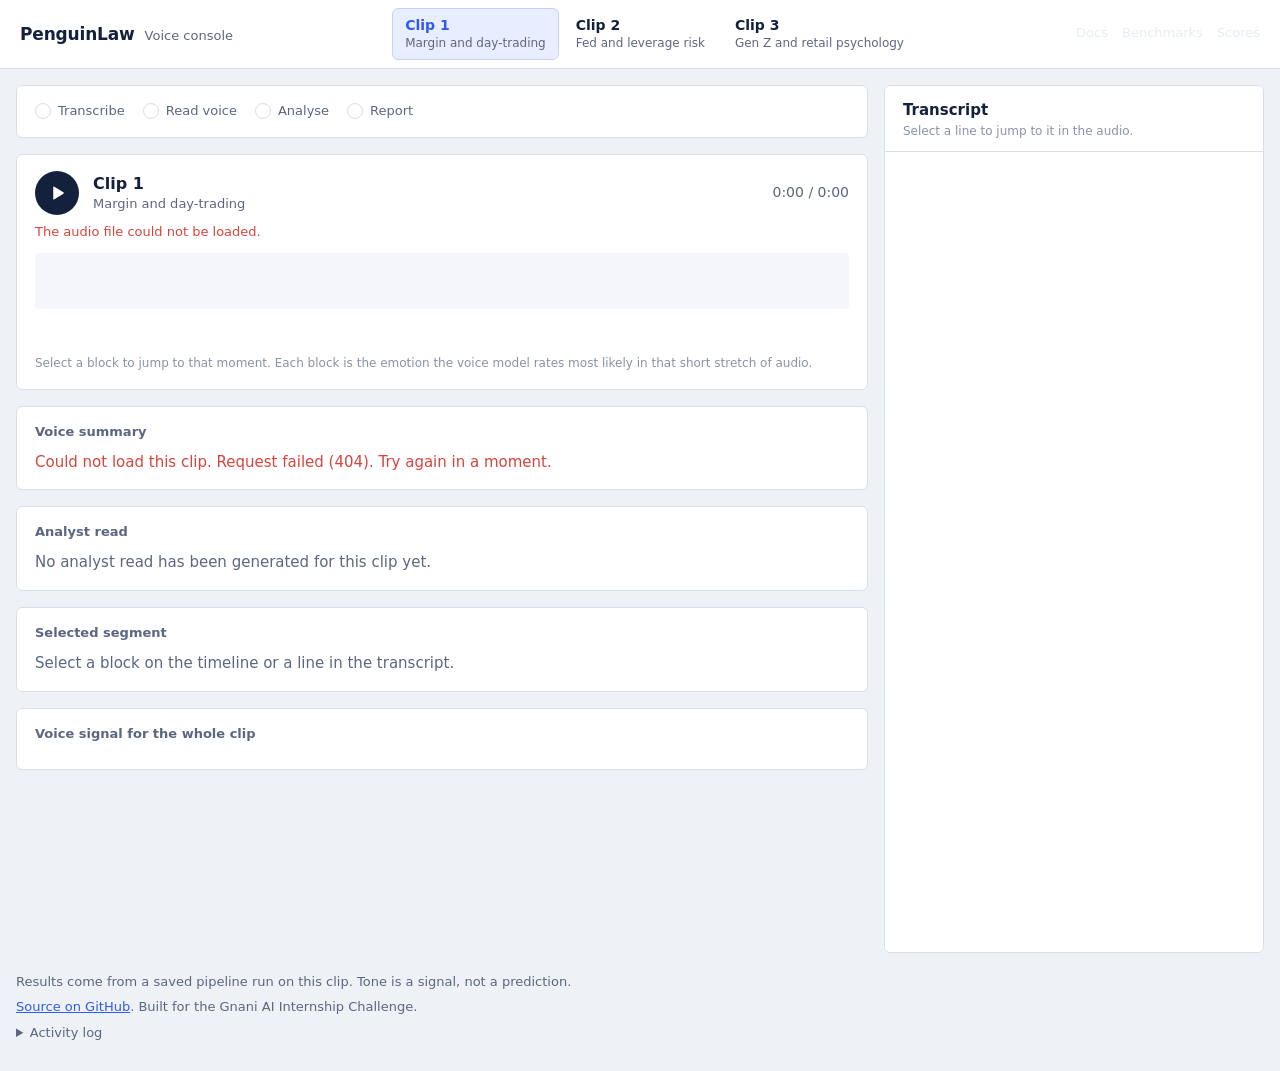
==== static/index.html @ f03c1a1f "feat(web): add Docs & Benchmarks pages; serve repo markdown docs - Docs page (/docs.html) renders th" ====
<!DOCTYPE html>
<html lang="en">
<head>
<meta charset="UTF-8">
<meta name="viewport" content="width=device-width, initial-scale=1">
<title>PenguinLaw | Voice console</title>
<style>
:root{
  color-scheme: light;
  --bg:#eef1f6;
  --panel:#ffffff;
  --ink:#14213d;
  --muted:#5b6780;
  --faint:#8893a8;
  --line:#d9deea;
  --accent:#2f5bea;
  --accent-soft:#e8edff;
  --warn-bg:#fff5db;
  --warn-line:#ecc766;
  --bullish:#1f9d6b;
  --bearish:#d6453d;
  --hesitant:#e0a100;
  --confident:#2f5bea;
  --neutral:#a9b2c3;
  --radius:6px;
  --font:system-ui,-apple-system,"Segoe UI",Roboto,"Helvetica Neue",Arial,sans-serif;
}
*{box-sizing:border-box}
html,body{margin:0}
body{
  background:var(--bg);
  color:var(--ink);
  font-family:var(--font);
  font-size:15px;
  line-height:1.45;
  font-variant-numeric:tabular-nums;
}
button{font:inherit;color:inherit}
:focus-visible{outline:2px solid var(--accent);outline-offset:2px}

/* Header */
.topbar{
  background:var(--panel);
  border-bottom:1px solid var(--line);
  display:flex;align-items:center;gap:20px;
  padding:0 20px;min-height:56px;
}
.brand{display:flex;align-items:baseline;gap:10px;flex:0 0 auto}
.brand .name{font-weight:700;font-size:17px;letter-spacing:-.01em}
.brand .sub{color:var(--muted);font-size:13px}
.tabs{display:flex;gap:4px;overflow-x:auto;margin-left:auto;padding:8px 0}
.tab{
  background:transparent;border:1px solid transparent;border-radius:var(--radius);
  padding:6px 12px;cursor:pointer;text-align:left;white-space:nowrap;
}
.tab .t1{display:block;font-weight:600;font-size:14px}
.tab .t2{display:block;color:var(--muted);font-size:12px}
.tab:hover{background:var(--bg)}
.tab[aria-selected="true"]{background:var(--accent-soft);border-color:#c5d1fb}
.tab[aria-selected="true"] .t1{color:var(--accent)}

/* Layout */
.wrap{
  max-width:1320px;margin:0 auto;padding:16px;
  display:grid;grid-template-columns:minmax(0,1fr) 380px;gap:16px;align-items:start;
}
.main{display:flex;flex-direction:column;gap:16px;min-width:0}
.card{background:var(--panel);border:1px solid var(--line);border-radius:var(--radius)}
.card-pad{padding:16px 18px}
.card h2{margin:0 0 10px;font-size:13px;font-weight:600;color:var(--muted)}

/* Steps */
.steps{display:flex;flex-wrap:wrap;gap:6px 18px;font-size:13px;color:var(--muted)}
.step{display:flex;align-items:center;gap:7px}
.step .mark{
  width:16px;height:16px;border-radius:50%;border:1.5px solid var(--line);
  display:inline-flex;align-items:center;justify-content:center;font-size:10px;line-height:1;color:#fff;
}
.step.done{color:var(--ink)}
.step.done .mark{background:var(--bullish);border-color:var(--bullish)}
.step.warn{color:var(--ink)}
.step.warn .mark{background:var(--hesitant);border-color:var(--hesitant);font-weight:700}
.step.running .mark{border-color:var(--accent);border-top-color:transparent;animation:spin .8s linear infinite}
@keyframes spin{to{transform:rotate(360deg)}}
@media (prefers-reduced-motion:reduce){.step.running .mark{animation:none}}

/* Banner */
.banner{
  background:var(--warn-bg);border:1px solid var(--warn-line);border-radius:var(--radius);
  padding:12px 16px;font-size:14px;display:none;
}
.banner strong{font-weight:600}

/* Player */
.player-head{display:flex;align-items:center;gap:14px;margin-bottom:16px}
.play{
  width:44px;height:44px;border-radius:50%;border:0;background:var(--ink);color:#fff;
  display:inline-flex;align-items:center;justify-content:center;cursor:pointer;flex:0 0 auto;
}
.play:hover{background:#22345f}
.play svg{width:18px;height:18px;fill:currentColor}
.ptitle{font-weight:600;font-size:16px}
.ptopic{color:var(--muted);font-size:13px}
.ptime{margin-left:auto;font-size:14px;color:var(--muted)}
.audio-note{color:var(--bearish);font-size:13px;margin:-8px 0 12px;display:none}

/* Timeline */
.rail{position:relative;height:22px;margin-bottom:4px;display:none}
.rail .line{position:absolute;top:10px;height:2px;background:var(--ink);opacity:.35}
.rail .dot{
  position:absolute;top:5px;width:12px;height:12px;margin-left:-6px;border-radius:50%;
  background:var(--panel);border:2px solid var(--ink);
}
.rail .dot.setter{background:var(--ink)}
.rail .lbl{position:absolute;top:-4px;transform:translateX(-50%);font-size:11px;color:var(--ink);font-weight:600;white-space:nowrap}
.track{position:relative;height:56px;background:#f4f6fb;border-radius:4px}
.seg{
  position:absolute;top:0;bottom:0;border:0;padding:0;cursor:pointer;
  min-width:3px;border-right:1px solid var(--panel);
}
.seg:first-child{border-radius:4px 0 0 4px}
.seg[data-tone="angry"]{background:#d6453d}
.sw[data-tone="angry"]{background:#d6453d}
.line[data-tone="angry"]{border-left-color:#d6453d}
.seg[data-tone="disgust"]{background:#7c8a2e}
.sw[data-tone="disgust"]{background:#7c8a2e}
.line[data-tone="disgust"]{border-left-color:#7c8a2e}
.seg[data-tone="fear"]{background:#7a5ec9}
.sw[data-tone="fear"]{background:#7a5ec9}
.line[data-tone="fear"]{border-left-color:#7a5ec9}
.seg[data-tone="happy"]{background:#e0a100}
.sw[data-tone="happy"]{background:#e0a100}
.line[data-tone="happy"]{border-left-color:#e0a100}
.seg[data-tone="neutral"]{background:#a9b2c3}
.sw[data-tone="neutral"]{background:#a9b2c3}
.line[data-tone="neutral"]{border-left-color:#a9b2c3}
.seg[data-tone="sad"]{background:#2f5bea}
.sw[data-tone="sad"]{background:#2f5bea}
.line[data-tone="sad"]{border-left-color:#2f5bea}
.seg.fb{
  background-image:repeating-linear-gradient(135deg,rgba(255,255,255,.65) 0 4px,rgba(255,255,255,0) 4px 8px);
}
.seg.setter{opacity:1 !important}
.seg.setter::after{content:"";position:absolute;left:0;right:0;bottom:-6px;height:4px;background:var(--ink);border-radius:2px}
.seg.sel{box-shadow:inset 0 0 0 3px rgba(20,33,61,.9)}
.playhead{
  position:absolute;top:-6px;bottom:-6px;width:2px;background:var(--ink);
  pointer-events:none;left:0;z-index:2;
}
.playhead::before{content:"";position:absolute;top:0;left:-4px;width:10px;height:6px;background:var(--ink);border-radius:2px 2px 0 0}
.ticks{position:relative;height:22px;margin-top:10px;font-size:12px;color:var(--faint)}
.ticks span{position:absolute;top:0;transform:translateX(-50%)}
.ticks span.first{transform:none}
.ticks span.last{transform:translateX(-100%)}
.legend{display:flex;flex-wrap:wrap;gap:6px 16px;margin-top:8px;font-size:12px;color:var(--muted)}
.legend .it{display:flex;align-items:center;gap:6px}
.sw{width:10px;height:10px;border-radius:2px;display:inline-block}
.hint{color:var(--faint);font-size:12px;margin-top:6px}

/* Verdict */
.verdict-title{font-size:19px;font-weight:700;letter-spacing:-.01em;margin:0 0 6px}
.verdict-body{color:var(--muted);margin:0;max-width:70ch}
.verdict .err{color:var(--bearish)}

/* Detail */
.detail-head{display:flex;flex-wrap:wrap;align-items:center;gap:8px 14px;margin-bottom:10px}
.detail-head .dt{font-weight:600}
.tone{display:inline-flex;align-items:center;gap:6px;font-size:14px;text-transform:capitalize}
.src{font-size:12px;color:var(--muted);border:1px solid var(--line);border-radius:4px;padding:1px 7px}
.src.fb{color:#8a6100;border-color:var(--warn-line);background:var(--warn-bg)}
.detail-text{margin:0 0 12px;font-size:16px;max-width:70ch}
.meters{display:grid;grid-template-columns:repeat(auto-fit,minmax(180px,1fr));gap:12px 24px;margin-bottom:12px}
.meter .ml{display:flex;justify-content:space-between;font-size:12px;color:var(--muted);margin-bottom:4px}
.bar{height:6px;background:#e7ebf3;border-radius:3px;overflow:hidden}
.bar i{display:block;height:100%;background:var(--accent)}
.reason{font-size:13px;color:var(--muted);margin:0 0 10px}
.pros{display:flex;flex-wrap:wrap;gap:6px 18px;font-size:12px;color:var(--muted)}
.pros b{color:var(--ink);font-weight:600}

/* Analyst read */
.asub{font-weight:600;font-size:13px;margin:14px 0 4px;color:var(--ink)}
#analysis > :first-child,#analysis > :first-child .asub,#detail > :first-child{margin-top:0}
#analysis > div{margin-bottom:2px}
.obs{border-top:1px solid var(--line);padding:10px 0}
.obs .oh{display:flex;flex-wrap:wrap;gap:6px 8px;align-items:center;margin-bottom:4px}
.badge{font:inherit;font-size:12px;background:transparent;border:1px solid var(--line);border-radius:4px;padding:1px 8px;color:var(--muted);text-transform:capitalize}
.badge.strong{border-color:var(--bearish);color:var(--bearish)}
.badge.moderate{border-color:var(--hesitant);color:#8a6100}
button.badge{cursor:pointer}
button.badge:hover{background:var(--bg)}
.quote{font-size:16px;margin:2px 0}
.qline{color:var(--muted);font-size:13px;margin:2px 0}
.alist{margin:2px 0 4px;padding-left:20px;color:var(--muted);font-size:14px}
.adisc{margin-top:14px;padding-top:10px;border-top:1px solid var(--line);font-size:12px;color:var(--faint)}

/* Voice signal */
.stats{display:grid;grid-template-columns:repeat(auto-fit,minmax(150px,1fr));gap:12px 24px}
.stat .sv{font-size:22px;font-weight:600;letter-spacing:-.01em}
.stat .sl{font-size:12px;color:var(--muted)}
.voice-note{font-size:12px;color:var(--faint);margin:10px 0 0}

/* Transcript */
.side{position:sticky;top:16px;height:calc(100vh - 32px);display:flex;flex-direction:column;overflow:hidden}
.side-head{padding:14px 18px 10px;border-bottom:1px solid var(--line)}
.side-head h2{margin:0;font-size:15px;color:var(--ink)}
.side-head p{margin:2px 0 0;font-size:12px;color:var(--faint)}
.tr-list{position:relative;overflow-y:auto;flex:1;padding:6px 8px 12px}
.line{
  display:grid;grid-template-columns:44px 1fr;gap:10px;width:100%;text-align:left;
  background:transparent;border:0;border-radius:4px;padding:8px 10px;cursor:pointer;
  border-left:3px solid transparent;
}
.line:hover{background:var(--bg)}
.line .ts{font-size:12px;color:var(--faint);padding-top:2px}
.line .tx{font-size:15px}
.line.sel{background:var(--accent-soft)}
.tr-plain{padding:10px 12px;font-size:15px}

/* Footer */
.foot{max-width:1320px;margin:0 auto;padding:4px 16px 28px;font-size:13px;color:var(--muted)}
.foot p{margin:0 0 6px}
.foot a{color:var(--accent)}
.foot details{margin-top:8px}
.foot summary{cursor:pointer;color:var(--muted)}
.log{margin:8px 0 0;padding:10px 12px;background:var(--panel);border:1px solid var(--line);border-radius:var(--radius);font-size:12px;max-height:160px;overflow:auto}
.log div{display:flex;gap:10px}
.log .t{color:var(--faint)}
.log .err{color:var(--bearish)}

/* Responsive */
@media (max-width:980px){
  .wrap{grid-template-columns:minmax(0,1fr)}
  .side{position:static;height:420px}
  .topbar{flex-wrap:wrap;gap:4px 12px;padding-top:8px}
  .tabs{margin-left:0;width:100%}
}
@media (max-width:520px){
  .card-pad{padding:14px}
  .ptime{width:100%;margin-left:58px;margin-top:-10px}
  .player-head{flex-wrap:wrap}
}
</style>
</head>
<body>

<header class="topbar">
  <div class="brand">
    <span class="name" id="appName">PenguinLaw</span>
    <span class="sub">Voice console</span>
  </div>
  <div class="tabs" id="tabs" role="tablist" aria-label="Clips"></div>
  <nav style="display:flex;gap:14px;align-items:center;font-size:13px;margin-left:auto;">
    <a href="/docs.html" style="color:#e6edf3;text-decoration:none;">Docs</a>
    <a href="/benchmarks.html" style="color:#e6edf3;text-decoration:none;">Benchmarks</a>
    <a href="/scores.html" style="color:#e6edf3;text-decoration:none;">Scores</a>
  </nav>
</header>

<div class="wrap">
  <main class="main">

    <div class="card card-pad">
      <div class="steps" id="steps" aria-label="Pipeline status"></div>
    </div>

    <div class="banner" id="banner" role="status"></div>

    <section class="card card-pad" aria-label="Player and timeline">
      <div class="player-head">
        <button class="play" id="playBtn" type="button" aria-label="Play"></button>
        <div>
          <div class="ptitle" id="ptitle">Loading</div>
          <div class="ptopic" id="ptopic"></div>
        </div>
        <div class="ptime" id="ptime">0:00 / 0:00</div>
      </div>
      <div class="audio-note" id="audioNote">The audio file could not be loaded.</div>

      <div class="rail" id="rail" aria-hidden="true"></div>
      <div class="track" id="track"></div>
      <div class="ticks" id="ticks" aria-hidden="true"></div>
      <div class="legend" id="legend"></div>
      <div class="hint">Select a block to jump to that moment. Each block is the emotion the voice model rates most likely in that short stretch of audio.</div>
    </section>

    <section class="card card-pad verdict" aria-label="Verdict">
      <h2>Voice summary</h2>
      <div id="verdict"><p class="verdict-body">Loading analysis.</p></div>
    </section>

    <section class="card card-pad" aria-label="Analyst read">
      <h2>Analyst read</h2>
      <div id="analysis"><p class="verdict-body">No analyst read has been generated for this clip yet.</p></div>
    </section>

    <section class="card card-pad" aria-label="Selected segment">
      <h2>Selected segment</h2>
      <div id="detail"><p class="verdict-body">Select a block on the timeline or a line in the transcript.</p></div>
    </section>

    <section class="card card-pad" aria-label="Voice signal">
      <h2>Voice signal for the whole clip</h2>
      <div id="voice"></div>
    </section>

  </main>

  <aside class="card side" aria-label="Transcript">
    <div class="side-head">
      <h2>Transcript</h2>
      <p>Select a line to jump to it in the audio.</p>
    </div>
    <div class="tr-list" id="trList"></div>
  </aside>
</div>

<div class="foot">
  <p>Results come from a saved pipeline run on this clip. Tone is a signal, not a prediction.</p>
  <p id="srcNote"></p>
  <p><a href="https://github.com/prrtsh0/PenguinLaw" target="_blank" rel="noopener">Source on GitHub</a>. Built for the Gnani AI Internship Challenge.</p>
  <details>
    <summary>Activity log</summary>
    <div class="log" id="log"></div>
  </details>
</div>

<audio id="audio" preload="metadata"></audio>

<script>
const APP_NAME = "PenguinLaw";
document.title = APP_NAME + " | Voice console";
document.getElementById("appName").textContent = APP_NAME;

const CLIPS = [
  {id:"clip1", name:"Clip 1", topic:"Margin and day-trading"},
  {id:"clip2", name:"Clip 2", topic:"Fed and leverage risk"},
  {id:"clip3", name:"Clip 3", topic:"Gen Z and retail psychology"}
];
const EMOTIONS = ["angry","disgust","fear","happy","neutral","sad"];
const STEPS = ["Transcribe","Read voice","Analyse","Report"];
const STEP_WARN = [
  "Transcription engine is not recorded in this result.",
  "This result has no voice analysis.",
  "This result has no analyst read.",
  ""
];
const ICON_PLAY = '<svg viewBox="0 0 24 24" aria-hidden="true"><path d="M7 4.5v15a1 1 0 0 0 1.5.86l12-7.5a1 1 0 0 0 0-1.72l-12-7.5A1 1 0 0 0 7 4.5z"/></svg>';
const ICON_PAUSE = '<svg viewBox="0 0 24 24" aria-hidden="true"><rect x="6" y="4" width="4.5" height="16" rx="1"/><rect x="13.5" y="4" width="4.5" height="16" rx="1"/></svg>';

const audio = document.getElementById("audio");
const $ = id => document.getElementById(id);

let clipId = null, data = null, segs = [], wins = [], shift = null;
let selected = -1, winButtons = [], trLines = [], raf = null, loadToken = 0;

function el(tag, cls, text){
  const e = document.createElement(tag);
  if(cls) e.className = cls;
  if(text != null) e.textContent = text;
  return e;
}
function cap(s){ return s.charAt(0).toUpperCase() + s.slice(1); }
function fmt(t){
  t = Math.max(0, t || 0);
  return Math.floor(t / 60) + ":" + String(Math.floor(t % 60)).padStart(2, "0");
}
function dur(){
  if(data && data.duration_sec) return data.duration_sec;
  if(wins.length) return wins[wins.length - 1].end;
  if(segs.length) return segs[segs.length - 1].end;
  return audio.duration || 1;
}
function log(msg, cls){
  const row = el("div");
  const d = new Date();
  row.appendChild(el("span", "t", String(d.getHours()).padStart(2,"0") + ":" + String(d.getMinutes()).padStart(2,"0")));
  row.appendChild(el("span", cls || "", msg));
  const box = $("log");
  box.appendChild(row);
  box.scrollTop = box.scrollHeight;
}

/* Tabs */
function buildTabs(){
  const box = $("tabs");
  CLIPS.forEach(c => {
    const b = el("button", "tab");
    b.type = "button";
    b.setAttribute("role", "tab");
    b.dataset.clip = c.id;
    b.appendChild(el("span", "t1", c.name));
    b.appendChild(el("span", "t2", c.topic));
    b.addEventListener("click", () => loadClip(c.id));
    box.appendChild(b);
  });
}
function markTabs(){
  document.querySelectorAll(".tab").forEach(b => {
    b.setAttribute("aria-selected", b.dataset.clip === clipId ? "true" : "false");
  });
}

/* Steps */
function drawSteps(state, missing){
  const box = $("steps");
  box.textContent = "";
  STEPS.forEach((name, idx) => {
    const warn = state === "done" && missing && missing[idx];
    const s = el("div", "step " + (warn ? "warn" : (state || "")));
    s.appendChild(el("span", "mark", warn ? "!" : (state === "done" ? "\u2713" : "")));
    s.appendChild(el("span", "", name));
    if(warn) s.title = STEP_WARN[idx];
    box.appendChild(s);
  });
}

/* Player */
function setPlayIcon(){
  const b = $("playBtn");
  b.innerHTML = audio.paused ? ICON_PLAY : ICON_PAUSE;
  b.setAttribute("aria-label", audio.paused ? "Play" : "Pause");
}
$("playBtn").addEventListener("click", () => {
  if(audio.paused){ audio.play().catch(() => {}); } else { audio.pause(); }
});
audio.addEventListener("play", () => { setPlayIcon(); loop(); });
audio.addEventListener("pause", setPlayIcon);
audio.addEventListener("ended", () => { setPlayIcon(); update(); });
audio.addEventListener("seeked", update);
audio.addEventListener("loadedmetadata", update);
audio.addEventListener("error", () => { $("audioNote").style.display = "block"; });

function loop(){
  update();
  if(!audio.paused) raf = requestAnimationFrame(loop);
}
function segAt(t){
  for(let i = 0; i < segs.length; i++){
    if(t >= segs[i].start && t < segs[i].end) return i;
  }
  return -1;
}
function update(){
  const t = audio.currentTime || 0;
  const d = dur();
  const head = $("playhead");
  if(head) head.style.left = Math.min(100, (t / d) * 100) + "%";
  $("ptime").textContent = fmt(t) + " / " + fmt(audio.duration && isFinite(audio.duration) ? audio.duration : d);
  if(!audio.paused){
    const i = segAt(t);
    if(i !== -1 && i !== selected) select(i, false);
  }
}
function seekTo(t){
  try{ audio.currentTime = t; }catch(e){}
  const i = segAt(t);
  if(i !== -1) select(i, false);
  update();
}

/* Data */
function topOf(probs){
  let best = null, bp = -1;
  EMOTIONS.forEach(e => {
    const p = Number(probs[e]);
    if(isFinite(p) && p > bp){ bp = p; best = e; }
  });
  return {top: best, conf: bp < 0 ? 0 : bp};
}
function voiceFor(a, b){
  const probs = {};
  let tot = 0;
  wins.forEach(w => {
    const ov = Math.min(b, w.end) - Math.max(a, w.start);
    if(ov > 0){
      tot += ov;
      EMOTIONS.forEach(e => { probs[e] = (probs[e] || 0) + ov * (Number(w.probs[e]) || 0); });
    }
  });
  if(!tot) return null;
  EMOTIONS.forEach(e => { probs[e] = (probs[e] || 0) / tot; });
  const t = topOf(probs);
  return {probs: probs, top: t.top, conf: t.conf};
}
function findShift(){
  const w = wins.filter(x => x.conf >= 0.3);
  if(w.length < 4) return null;
  const base = w[0].top;
  for(let i = 1; i < w.length - 2; i++){
    if(w[i].top !== base && w[i+1].top === w[i].top && w[i+2].top === w[i].top){
      return {from: base, to: w[i].top, time: w[i].start};
    }
  }
  return null;
}
function normalise(d){
  data = d;
  wins = (Array.isArray(d.voice_windows) ? d.voice_windows : [])
    .filter(w => w && w.probs && typeof w.start === "number" && typeof w.end === "number")
    .map(w => {
      const t = topOf(w.probs);
      return Object.assign({}, w, {top: t.top, conf: t.conf});
    })
    .filter(w => w.top);
  segs = (d.segments || []).map((s, i) => Object.assign({}, s, {i: i}));
  segs.forEach(s => {
    s.voice = voiceFor(s.start, s.end);
    s.top = s.voice ? s.voice.top : null;
  });
  shift = findShift();
}

/* Timeline */
function drawTimeline(){
  const track = $("track");
  track.textContent = "";
  winButtons = [];
  const d = dur();
  if(!wins.length){
    const m = el("div", "hint", "No voice analysis for this clip yet.");
    m.style.padding = "18px 14px";
    track.appendChild(m);
  }
  wins.forEach(w => {
    const b = el("button", "seg");
    b.type = "button";
    b.dataset.tone = w.top;
    b.style.left = (w.start / d * 100) + "%";
    b.style.width = ((w.end - w.start) / d * 100) + "%";
    const c = Math.min(1, Math.max(0, (w.conf - 0.17) / 0.5));
    b.style.opacity = (0.4 + 0.6 * c).toFixed(2);
    b.title = fmt(w.start) + " to " + fmt(w.end) + ": " + w.top + " (" + Math.round(w.conf * 100) + "%)";
    b.setAttribute("aria-label", w.top + ", " + fmt(w.start) + " to " + fmt(w.end));
    b.addEventListener("click", () => seekTo(w.start));
    track.appendChild(b);
    winButtons.push(b);
  });
  const head = el("div", "playhead");
  head.id = "playhead";
  track.appendChild(head);

  const ticks = $("ticks");
  ticks.textContent = "";
  const step = d <= 40 ? 5 : d <= 120 ? 10 : 30;
  for(let t = 0; t <= d + 0.01; t += step){
    const s = el("span", t === 0 ? "first" : "", t + "s");
    s.style.left = (t / d * 100) + "%";
    ticks.appendChild(s);
  }

  const rail = $("rail");
  rail.textContent = "";
  if(shift){
    rail.style.display = "block";
    rail.style.marginTop = "18px";
    const x = (shift.time / d * 100) + "%";
    const dot = el("div", "dot setter");
    dot.style.left = x;
    rail.appendChild(dot);
    const lbl = el("div", "lbl", "Voice shift");
    lbl.style.left = x;
    lbl.style.top = "-16px";
    rail.appendChild(lbl);
  } else {
    rail.style.display = "none";
  }

  const lg = $("legend");
  lg.textContent = "";
  EMOTIONS.forEach(e => {
    const it = el("div", "it");
    const sw = el("span", "sw");
    sw.dataset.tone = e;
    it.appendChild(sw);
    it.appendChild(document.createTextNode(cap(e)));
    lg.appendChild(it);
  });
  lg.appendChild(el("div", "it", "Fainter block = voice model less sure"));
}

/* Voice summary */
function drawSummary(){
  const box = $("verdict");
  box.textContent = "";
  if(!wins.length){
    box.appendChild(el("p", "verdict-title", "No voice analysis yet"));
    box.appendChild(el("p", "verdict-body", "This clip's result file has no voice windows. Re-run the pipeline to generate them."));
    return;
  }
  const tot = {};
  let total = 0;
  wins.forEach(w => {
    const d = w.end - w.start;
    total += d;
    tot[w.top] = (tot[w.top] || 0) + d;
  });
  const order = Object.keys(tot).sort((a, b) => tot[b] - tot[a]);
  const lead = order[0];
  box.appendChild(el("p", "verdict-title", "The voice mostly reads as " + lead + " (" + Math.round(tot[lead] / total * 100) + "% of the clip)"));
  let body = "Time split: " + order.slice(0, 3).map(e => e + " " + Math.round(tot[e] / total * 100) + "%").join(", ") + ". ";
  body += shift
    ? "The voice shifted from " + shift.from + " to " + shift.to + " at about " + Math.round(shift.time) + " seconds and stayed there."
    : "No sustained change in voice emotion.";
  body += " This comes from a model that is about 50% accurate on unseen actors, so treat it as a hint.";
  box.appendChild(el("p", "verdict-body", body));
}

/* Detail */
function meter(label, value){
  const m = el("div", "meter");
  const row = el("div", "ml");
  row.appendChild(el("span", "", label));
  row.appendChild(el("span", "", Math.round(value * 100) + "%"));
  m.appendChild(row);
  const bar = el("div", "bar");
  const fill = el("i");
  fill.style.width = Math.round(Math.min(1, Math.max(0, value)) * 100) + "%";
  bar.appendChild(fill);
  m.appendChild(bar);
  return m;
}
function drawDetail(){
  const box = $("detail");
  box.textContent = "";
  const s = segs[selected];
  if(!s){
    box.appendChild(el("p", "verdict-body", "Select a block on the timeline or a line in the transcript."));
    return;
  }
  const head = el("div", "detail-head");
  head.appendChild(el("span", "dt", "Segment " + (s.i + 1) + ", " + fmt(s.start) + " to " + fmt(s.end)));
  if(s.top){
    const tn = el("span", "tone");
    const sw = el("span", "sw");
    sw.dataset.tone = s.top;
    tn.appendChild(sw);
    tn.appendChild(document.createTextNode(s.top));
    head.appendChild(tn);
  }
  box.appendChild(head);
  box.appendChild(el("p", "detail-text", s.text || "No speech in this segment."));
  if(s.voice){
    box.appendChild(el("div", "asub", "Voice in this segment"));
    const grid = el("div", "meters");
    EMOTIONS.slice().sort((a, b) => (s.voice.probs[b] || 0) - (s.voice.probs[a] || 0))
      .forEach(e => grid.appendChild(meter(cap(e), s.voice.probs[e] || 0)));
    box.appendChild(grid);
    box.appendChild(el("p", "reason", "Voice model estimate, about 50% accurate on unseen actors. A hint, not a finding."));
  } else {
    box.appendChild(el("p", "reason", "No voice windows cover this segment."));
  }
}

/* Analyst read */
function textBlock(title, text){
  const w = el("div");
  w.appendChild(el("div", "asub", title));
  w.appendChild(el("p", "verdict-body", text));
  return w;
}
function listBlock(title, arr){
  if(!Array.isArray(arr) || !arr.length) return null;
  const w = el("div");
  w.appendChild(el("div", "asub", title));
  const ul = el("ul", "alist");
  arr.forEach(x => ul.appendChild(el("li", "", String(x))));
  w.appendChild(ul);
  return w;
}
function drawAnalysis(){
  const box = $("analysis");
  box.textContent = "";
  const a = data && data.analysis;
  if(!a || typeof a !== "object"){
    box.appendChild(el("p", "verdict-body", "No analyst read has been generated for this clip yet."));
    return;
  }
  if(a.situation) box.appendChild(textBlock("Situation", a.situation));
  if(a.baseline) box.appendChild(textBlock("How they normally speak in this clip", a.baseline));
  const obs = Array.isArray(a.observations) ? a.observations : [];
  box.appendChild(el("div", "asub", "Things worth probing (" + obs.length + ")"));
  if(!obs.length) box.appendChild(el("p", "verdict-body", "Nothing in this clip stood out enough to flag."));
  obs.forEach(o => {
    const row = el("div", "obs");
    const h = el("div", "oh");
    h.appendChild(el("span", "badge", String(o.type || "observation").replace(/_/g, " ")));
    if(o.strength) h.appendChild(el("span", "badge " + o.strength, o.strength));
    if(typeof o.time === "number"){
      const b = el("button", "badge", "at " + fmt(o.time));
      b.type = "button";
      b.addEventListener("click", () => seekTo(o.time));
      h.appendChild(b);
    }
    row.appendChild(h);
    if(o.evidence) row.appendChild(el("p", "quote", "\u201C" + o.evidence + "\u201D"));
    if(o.voice) row.appendChild(el("p", "qline", "Voice: " + o.voice));
    if(o.why_it_matters) row.appendChild(el("p", "qline", o.why_it_matters));
    box.appendChild(row);
  });
  const inn = listBlock("Innocent explanations to rule out", a.innocent_explanations);
  if(inn) box.appendChild(inn);
  const ask = listBlock("What to ask next", a.what_to_ask_next);
  if(ask) box.appendChild(ask);
  if(a.impact) box.appendChild(textBlock("What this conversation affects", a.impact));
  if(a.limits) box.appendChild(textBlock("What can\u2019t be known from this clip", a.limits));
  box.appendChild(el("div", "adisc",
    "Written by " + (a.engine || "an engine that was not recorded") +
    ". These are observations to probe, not a verdict on whether anyone is telling the truth. " +
    "Voice cues are a weak signal (about 50% accuracy on unseen actors). This reading has not been validated."));
}

/* Voice signal (clip-level prosody) */
function drawVoice(){
  const box = $("voice");
  box.textContent = "";
  const p = data && data.prosody;
  const items = [];
  if(p && typeof p === "object"){
    if(typeof p.pitch_mean === "number") items.push([Math.round(p.pitch_mean) + " Hz", "Average pitch"]);
    if(typeof p.pitch_std === "number") items.push([Math.round(p.pitch_std) + " Hz", "Pitch variation"]);
    if(typeof p.energy_mean === "number") items.push([p.energy_mean.toFixed(3), "Average loudness"]);
    if(typeof p.activity_ratio === "number") items.push([Math.round(p.activity_ratio * 100) + "%", "Time spent speaking"]);
  }
  if(!items.length){
    box.appendChild(el("p", "verdict-body", "No voice measurements were saved for this clip."));
    return;
  }
  const grid = el("div", "stats");
  items.forEach(it => {
    const s = el("div", "stat");
    s.appendChild(el("div", "sv", it[0]));
    s.appendChild(el("div", "sl", it[1]));
    grid.appendChild(s);
  });
  box.appendChild(grid);
  box.appendChild(el("p", "voice-note", "Measured from the audio. These describe how the clip sounds overall and are not an emotion label."));
}

/* Transcript */
function drawTranscript(){
  const list = $("trList");
  list.textContent = "";
  trLines = [];
  if(!segs.length){
    list.appendChild(el("div", "tr-plain", data.transcript || "No transcript available."));
    return;
  }
  segs.forEach(s => {
    const b = el("button", "line");
    b.type = "button";
    if(s.top) b.dataset.tone = s.top;
    b.appendChild(el("span", "ts", fmt(s.start)));
    b.appendChild(el("span", "tx", s.text || "(no speech)"));
    b.addEventListener("click", () => select(s.i, true));
    list.appendChild(b);
    trLines.push(b);
  });
}

/* Selection */
function select(i, seek){
  if(i < 0 || i >= segs.length) return;
  selected = i;
  const s = segs[i];
  winButtons.forEach((b, k) => {
    const w = wins[k];
    b.classList.toggle("sel", !!w && w.start < s.end && w.end > s.start);
  });
  trLines.forEach((b, k) => b.classList.toggle("sel", k === i));
  drawDetail();
  const line = trLines[i], list = $("trList");
  if(line && list) list.scrollTop = Math.max(0, line.offsetTop - list.clientHeight / 3);
  if(seek){
    try{ audio.currentTime = s.start; }catch(e){}
    update();
  }
}

/* Notes */
function drawNotes(){
  const banner = $("banner");
  const note = $("srcNote");
  if(!wins.length){
    banner.style.display = "block";
    banner.textContent = "This result has no voice analysis, so the timeline is empty until the pipeline is re-run.";
  } else {
    banner.style.display = "none";
  }
  let txt = "Transcript: " + (data.stt_engine || "engine not recorded") +
    ". Voice: " + (data.voice_model || (wins.length ? "model not recorded" : "none")) +
    ". Analysis: " + ((data.analysis && data.analysis.engine) || "none") + ".";
  const first = segs.length ? segs[0].end - segs[0].start : 0;
  const even = segs.length > 2 && segs.every(s => Math.abs((s.end - s.start) - first) < 0.06);
  if(even) txt += " Segment times are evenly spaced estimates, not measured from the audio, so the highlight may drift from what you hear.";
  note.textContent = txt;
}

/* Loading */
async function loadClip(id){
  const meta = CLIPS.find(c => c.id === id);
  if(!meta) return;
  const token = ++loadToken;
  clipId = id;
  markTabs();
  audio.pause();
  $("audioNote").style.display = "none";
  $("ptitle").textContent = meta.name;
  $("ptopic").textContent = meta.topic;
  audio.src = "/demo_clips/" + id + ".wav";
  audio.load();
  setPlayIcon();
  $("ptime").textContent = "0:00 / 0:00";
  selected = -1;
  drawSteps("", null);
  $("verdict").textContent = "";
  $("verdict").appendChild(el("p", "verdict-body", "Loading analysis."));
  log("load " + id + " (saved result)");
  const slow = setTimeout(() => {
    if(token === loadToken){
      $("verdict").textContent = "";
      $("verdict").appendChild(el("p", "verdict-body", "Waking up the server. This can take about 30 seconds."));
    }
  }, 4000);
  try{
    const r = await fetch("/analyze/" + id);
    if(!r.ok){
      let msg = "Request failed (" + r.status + ").";
      try{ const j = await r.json(); if(j && j.error) msg = j.error; }catch(e){}
      throw new Error(msg);
    }
    const d = await r.json();
    if(token !== loadToken) return;
    normalise(d);
    drawTimeline();
    drawSummary();
    drawTranscript();
    drawVoice();
    drawAnalysis();
    drawNotes();
    drawSteps("done", [!d.stt_engine, !wins.length, !d.analysis, false]);
    if(segs.length) select(0, false); else drawDetail();
    update();
    log("analysis ready (" + segs.length + " segments, " + wins.length + " voice windows)");
  }catch(e){
    if(token !== loadToken) return;
    $("verdict").textContent = "";
    $("verdict").appendChild(el("p", "verdict-body err", "Could not load this clip. " + e.message + " Try again in a moment."));
    drawSteps("", null);
    log("error: " + e.message, "err");
  }finally{
    clearTimeout(slow);
  }
}

buildTabs();
drawSteps("", null);
setPlayIcon();
loadClip("clip1");
</script>
</body>
</html>
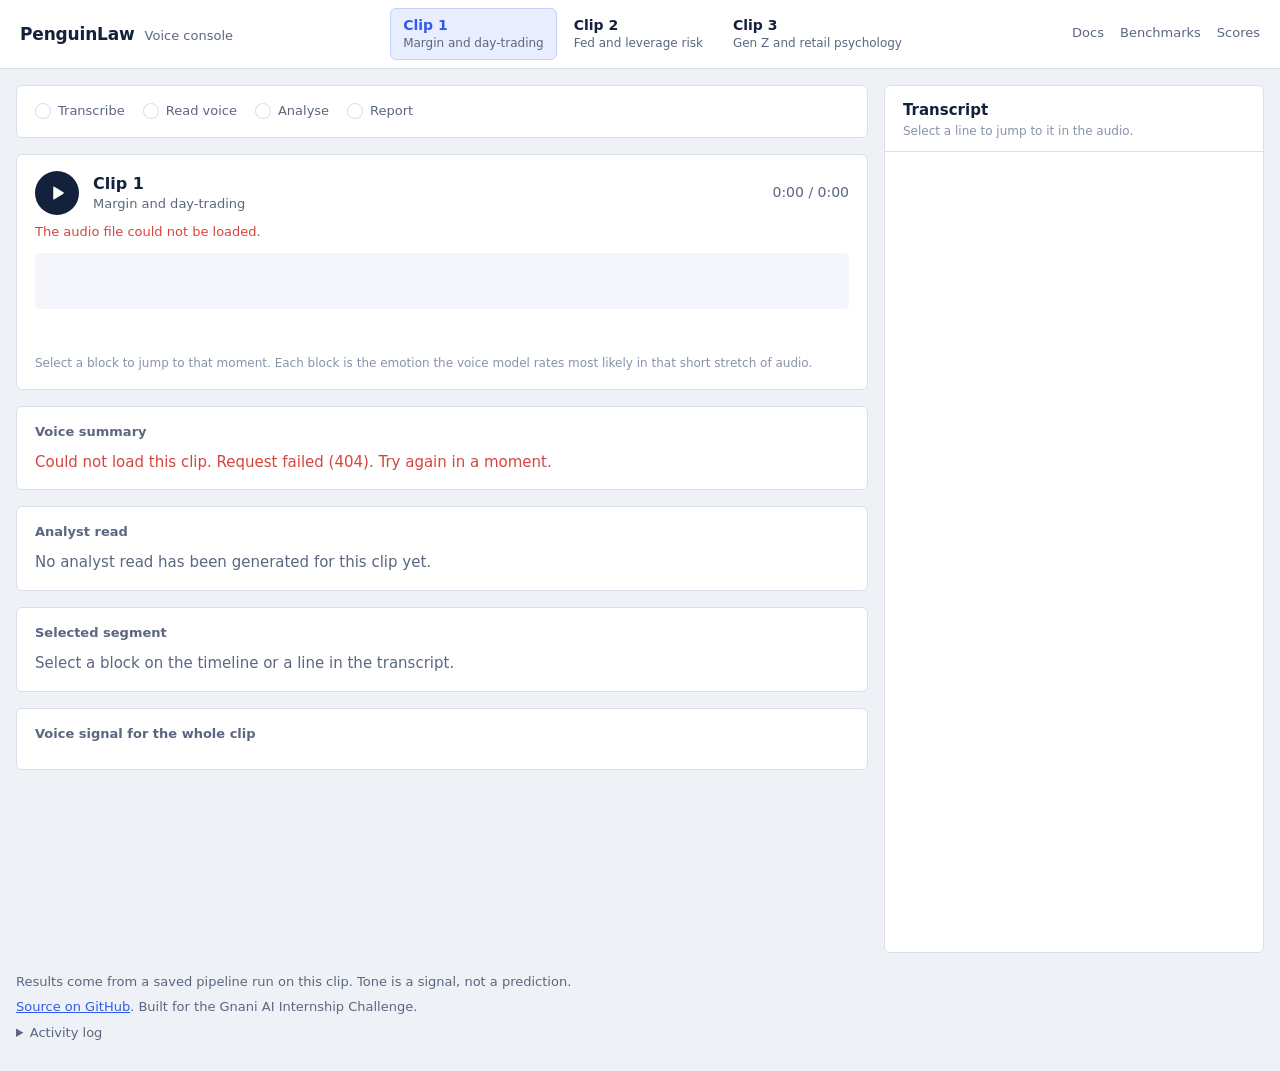
==== commit 95c52f72: "fix(web): make homepage header nav links visible and consistent with other pages" ====
--- a/static/index.html
+++ b/static/index.html
@@ -249,10 +249,10 @@
     <span class="sub">Voice console</span>
   </div>
   <div class="tabs" id="tabs" role="tablist" aria-label="Clips"></div>
-  <nav style="display:flex;gap:14px;align-items:center;font-size:13px;margin-left:auto;">
-    <a href="/docs.html" style="color:#e6edf3;text-decoration:none;">Docs</a>
-    <a href="/benchmarks.html" style="color:#e6edf3;text-decoration:none;">Benchmarks</a>
-    <a href="/scores.html" style="color:#e6edf3;text-decoration:none;">Scores</a>
+  <nav style="display:flex;gap:16px;align-items:center;font-size:13px;margin-left:auto;">
+    <a href="/docs.html" style="color:var(--muted);text-decoration:none;">Docs</a>
+    <a href="/benchmarks.html" style="color:var(--muted);text-decoration:none;">Benchmarks</a>
+    <a href="/scores.html" style="color:var(--muted);text-decoration:none;">Scores</a>
   </nav>
 </header>
 
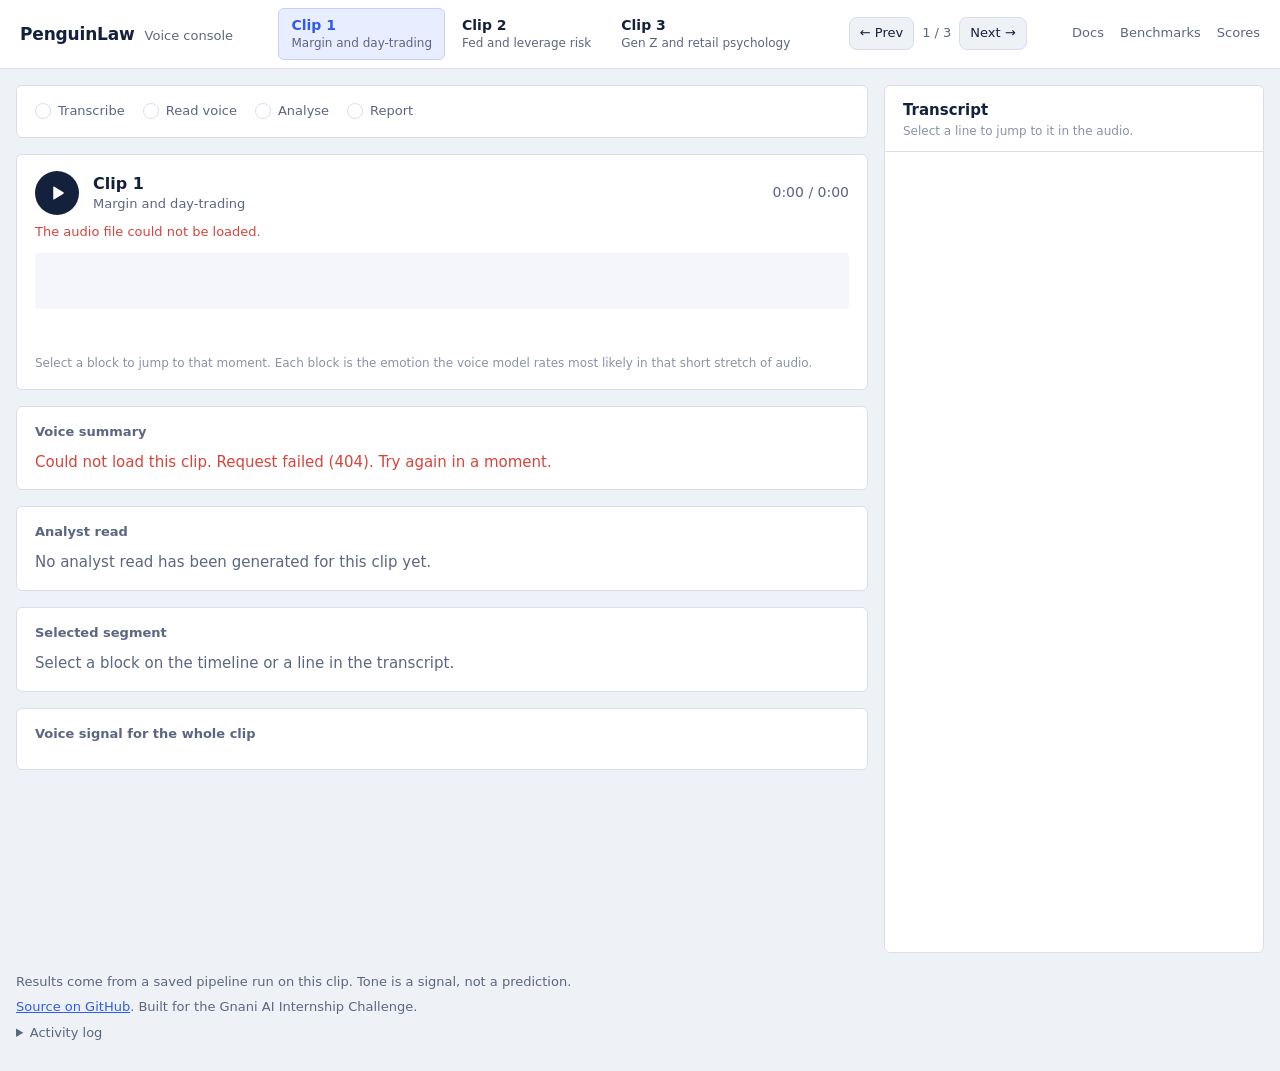
==== commit be2c0ddf: "feat(web): dynamic multi-clip library with rotation UI; tighten emotion guard (neutral margin)" ====
--- a/static/index.html
+++ b/static/index.html
@@ -249,6 +249,11 @@
     <span class="sub">Voice console</span>
   </div>
   <div class="tabs" id="tabs" role="tablist" aria-label="Clips"></div>
+  <div class="rotate" style="display:flex;gap:8px;align-items:center;font-size:13px;color:var(--muted);margin-left:auto;">
+    <button type="button" id="prevClipBtn" style="background:var(--bg);border:1px solid var(--line);color:var(--ink);border-radius:8px;padding:6px 10px;cursor:pointer;font-size:13px;">&#8592; Prev</button>
+    <span id="clipPos">&ndash;</span>
+    <button type="button" id="nextClipBtn" style="background:var(--bg);border:1px solid var(--line);color:var(--ink);border-radius:8px;padding:6px 10px;cursor:pointer;font-size:13px;">Next &#8594;</button>
+  </div>
   <nav style="display:flex;gap:16px;align-items:center;font-size:13px;margin-left:auto;">
     <a href="/docs.html" style="color:var(--muted);text-decoration:none;">Docs</a>
     <a href="/benchmarks.html" style="color:var(--muted);text-decoration:none;">Benchmarks</a>
@@ -331,7 +336,8 @@
 document.title = APP_NAME + " | Voice console";
 document.getElementById("appName").textContent = APP_NAME;
 
-const CLIPS = [
+let CLIPS = [];
+const DEFAULT_CLIPS = [
   {id:"clip1", name:"Clip 1", topic:"Margin and day-trading"},
   {id:"clip2", name:"Clip 2", topic:"Fed and leverage risk"},
   {id:"clip3", name:"Clip 3", topic:"Gen Z and retail psychology"}
@@ -395,6 +401,7 @@
   });
 }
 function markTabs(){
+  setClipPos();
   document.querySelectorAll(".tab").forEach(b => {
     b.setAttribute("aria-selected", b.dataset.clip === clipId ? "true" : "false");
   });
@@ -852,10 +859,28 @@
   }
 }
 
-buildTabs();
-drawSteps("", null);
-setPlayIcon();
-loadClip("clip1");
+function clipIndex(){ return Math.max(0, CLIPS.findIndex(c => c.id === clipId)); }
+function setClipPos(){
+  const p = document.getElementById("clipPos");
+  if(p && CLIPS.length) p.textContent = (clipIndex()+1) + " / " + CLIPS.length;
+}
+function prevClip(){ if(CLIPS.length) loadClip(CLIPS[(clipIndex()-1+CLIPS.length)%CLIPS.length].id); }
+function nextClip(){ if(CLIPS.length) loadClip(CLIPS[(clipIndex()+1)%CLIPS.length].id); }
+document.getElementById("prevClipBtn").addEventListener("click", prevClip);
+document.getElementById("nextClipBtn").addEventListener("click", nextClip);
+
+(async function init(){
+  try{
+    const r = await fetch("/api/clips");
+    if(r.ok){ const list = await r.json(); if(list && list.length) CLIPS = list; }
+  }catch(e){}
+  if(!CLIPS.length) CLIPS = DEFAULT_CLIPS;
+  buildTabs();
+  drawSteps("", null);
+  setPlayIcon();
+  setClipPos();
+  if(CLIPS.length) loadClip(CLIPS[0].id);
+})();
 </script>
 </body>
 </html>
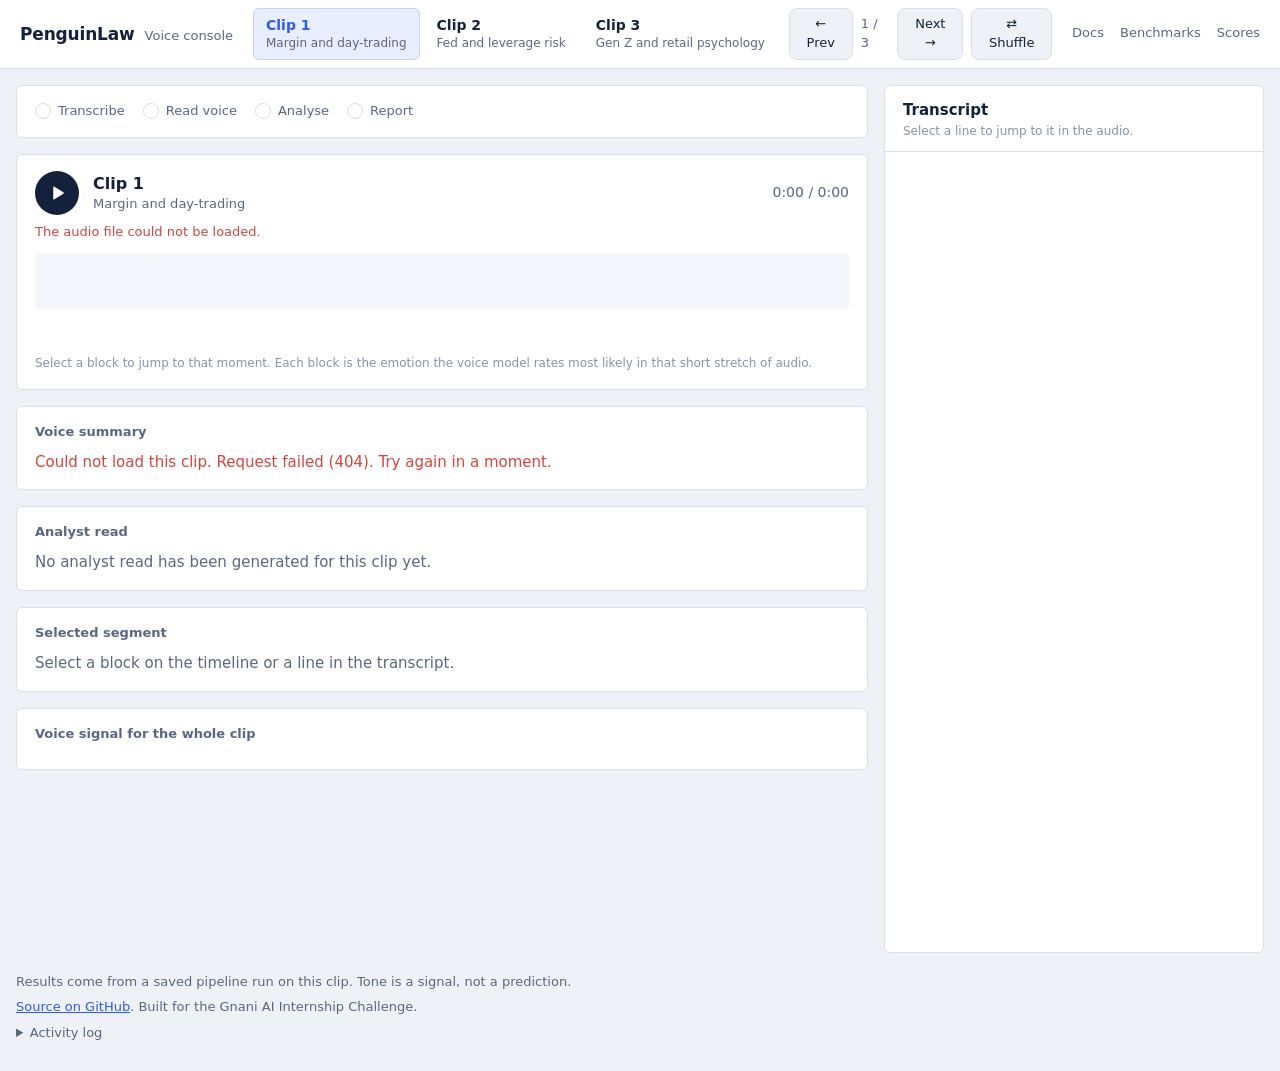
==== commit 95bb70d8: "feat(web): add Shuffle button to randomize which clip loads" ====
--- a/static/index.html
+++ b/static/index.html
@@ -119,6 +119,9 @@
   min-width:3px;border-right:1px solid var(--panel);
 }
 .seg:first-child{border-radius:4px 0 0 4px}
+.seg[data-tone="emphatic"]{background:#c98a12}
+.sw[data-tone="emphatic"]{background:#c98a12}
+.line[data-tone="emphatic"]{border-left-color:#c98a12}
 .seg[data-tone="angry"]{background:#d6453d}
 .sw[data-tone="angry"]{background:#d6453d}
 .line[data-tone="angry"]{border-left-color:#d6453d}
@@ -253,6 +256,7 @@
     <button type="button" id="prevClipBtn" style="background:var(--bg);border:1px solid var(--line);color:var(--ink);border-radius:8px;padding:6px 10px;cursor:pointer;font-size:13px;">&#8592; Prev</button>
     <span id="clipPos">&ndash;</span>
     <button type="button" id="nextClipBtn" style="background:var(--bg);border:1px solid var(--line);color:var(--ink);border-radius:8px;padding:6px 10px;cursor:pointer;font-size:13px;">Next &#8594;</button>
+    <button type="button" id="shuffleClipBtn" title="Load a random clip" style="background:var(--bg);border:1px solid var(--line);color:var(--ink);border-radius:8px;padding:6px 10px;cursor:pointer;font-size:13px;">&#8644; Shuffle</button>
   </div>
   <nav style="display:flex;gap:16px;align-items:center;font-size:13px;margin-left:auto;">
     <a href="/docs.html" style="color:var(--muted);text-decoration:none;">Docs</a>
@@ -342,7 +346,7 @@
   {id:"clip2", name:"Clip 2", topic:"Fed and leverage risk"},
   {id:"clip3", name:"Clip 3", topic:"Gen Z and retail psychology"}
 ];
-const EMOTIONS = ["angry","disgust","fear","happy","neutral","sad"];
+const EMOTIONS = ["emphatic","angry","disgust","fear","happy","neutral","sad"];
 const STEPS = ["Transcribe","Read voice","Analyse","Report"];
 const STEP_WARN = [
   "Transcription engine is not recorded in this result.",
@@ -866,8 +870,15 @@
 }
 function prevClip(){ if(CLIPS.length) loadClip(CLIPS[(clipIndex()-1+CLIPS.length)%CLIPS.length].id); }
 function nextClip(){ if(CLIPS.length) loadClip(CLIPS[(clipIndex()+1)%CLIPS.length].id); }
+function shuffleClip(){
+  if(CLIPS.length < 2) return;
+  let i;
+  do { i = Math.floor(Math.random() * CLIPS.length); } while(CLIPS[i].id === clipId);
+  loadClip(CLIPS[i].id);
+}
 document.getElementById("prevClipBtn").addEventListener("click", prevClip);
 document.getElementById("nextClipBtn").addEventListener("click", nextClip);
+document.getElementById("shuffleClipBtn").addEventListener("click", shuffleClip);
 
 (async function init(){
   try{
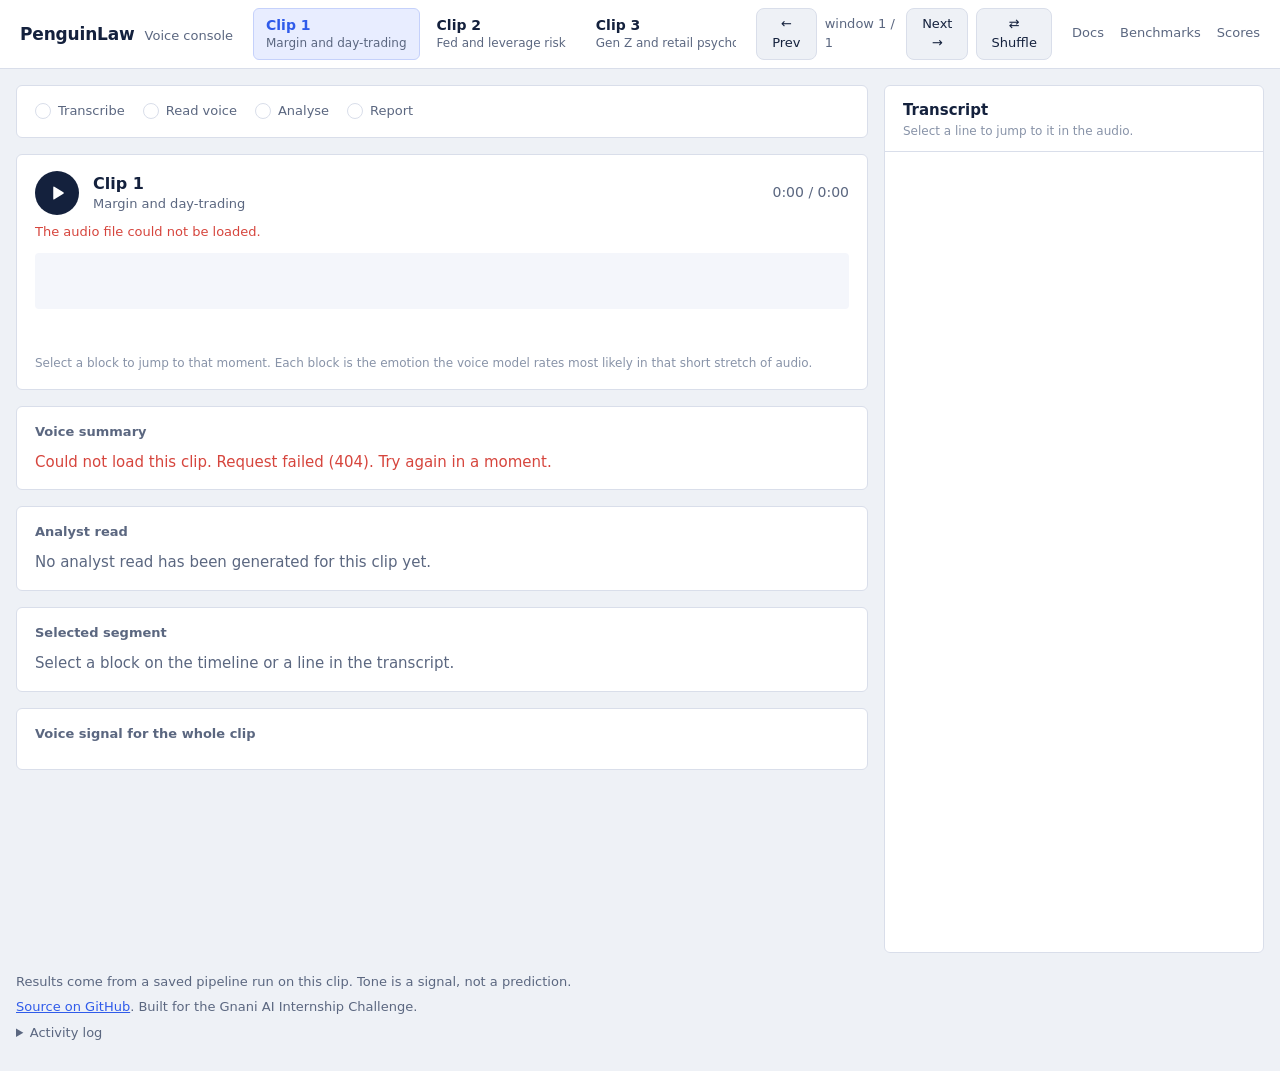
==== commit 4ac85ea6: "feat(web): 15-clip library carousel (3 at a time + shuffle); update benchmark/scores to wav2vec2-emb" ====
--- a/static/index.html
+++ b/static/index.html
@@ -391,9 +391,13 @@
 }
 
 /* Tabs */
+const LIB_WINDOW = 3;          // tabs shown at once
+let libStart = 0;              // index of first visible tab
+function visibleClips(){ return CLIPS.slice(libStart, libStart + LIB_WINDOW); }
 function buildTabs(){
   const box = $("tabs");
-  CLIPS.forEach(c => {
+  box.textContent = "";
+  visibleClips().forEach(c => {
     const b = el("button", "tab");
     b.type = "button";
     b.setAttribute("role", "tab");
@@ -612,8 +616,15 @@
   body += shift
     ? "The voice shifted from " + shift.from + " to " + shift.to + " at about " + Math.round(shift.time) + " seconds and stayed there."
     : "No sustained change in voice emotion.";
-  body += " This comes from a model that is about 50% accurate on unseen actors, so treat it as a hint.";
+  const accHint = data && data.voice_model && String(data.voice_model).indexOf("emb") !== -1
+    ? "This comes from a model that scores ~56% on unseen actors, so treat it as a hint."
+    : "This comes from a model that is about 50% accurate on unseen actors, so treat it as a hint.";
+  body += " " + accHint;
   box.appendChild(el("p", "verdict-body", body));
+  if(data && data.voice_model){
+    const m = el("p", "hint", "Voice model: " + data.voice_model);
+    box.appendChild(m);
+  }
 }
 
 /* Detail */
@@ -866,10 +877,25 @@
 function clipIndex(){ return Math.max(0, CLIPS.findIndex(c => c.id === clipId)); }
 function setClipPos(){
   const p = document.getElementById("clipPos");
-  if(p && CLIPS.length) p.textContent = (clipIndex()+1) + " / " + CLIPS.length;
-}
-function prevClip(){ if(CLIPS.length) loadClip(CLIPS[(clipIndex()-1+CLIPS.length)%CLIPS.length].id); }
-function nextClip(){ if(CLIPS.length) loadClip(CLIPS[(clipIndex()+1)%CLIPS.length].id); }
+  if(p && CLIPS.length){
+    const total = Math.ceil(CLIPS.length / LIB_WINDOW);
+    const win = Math.floor(clipIndex() / LIB_WINDOW) + 1;
+    p.textContent = "window " + win + " / " + total;
+  }
+}
+function prevClip(){
+  if(!CLIPS.length) return;
+  libStart = Math.max(0, libStart - LIB_WINDOW);
+  buildTabs();
+  loadClip(CLIPS[Math.min(libStart, CLIPS.length - 1)].id);
+}
+function nextClip(){
+  if(!CLIPS.length) return;
+  libStart = Math.min(CLIPS.length - 1, libStart + LIB_WINDOW);
+  buildTabs();
+  loadClip(CLIPS[libStart].id);
+}
+
 function shuffleClip(){
   if(CLIPS.length < 2) return;
   let i;
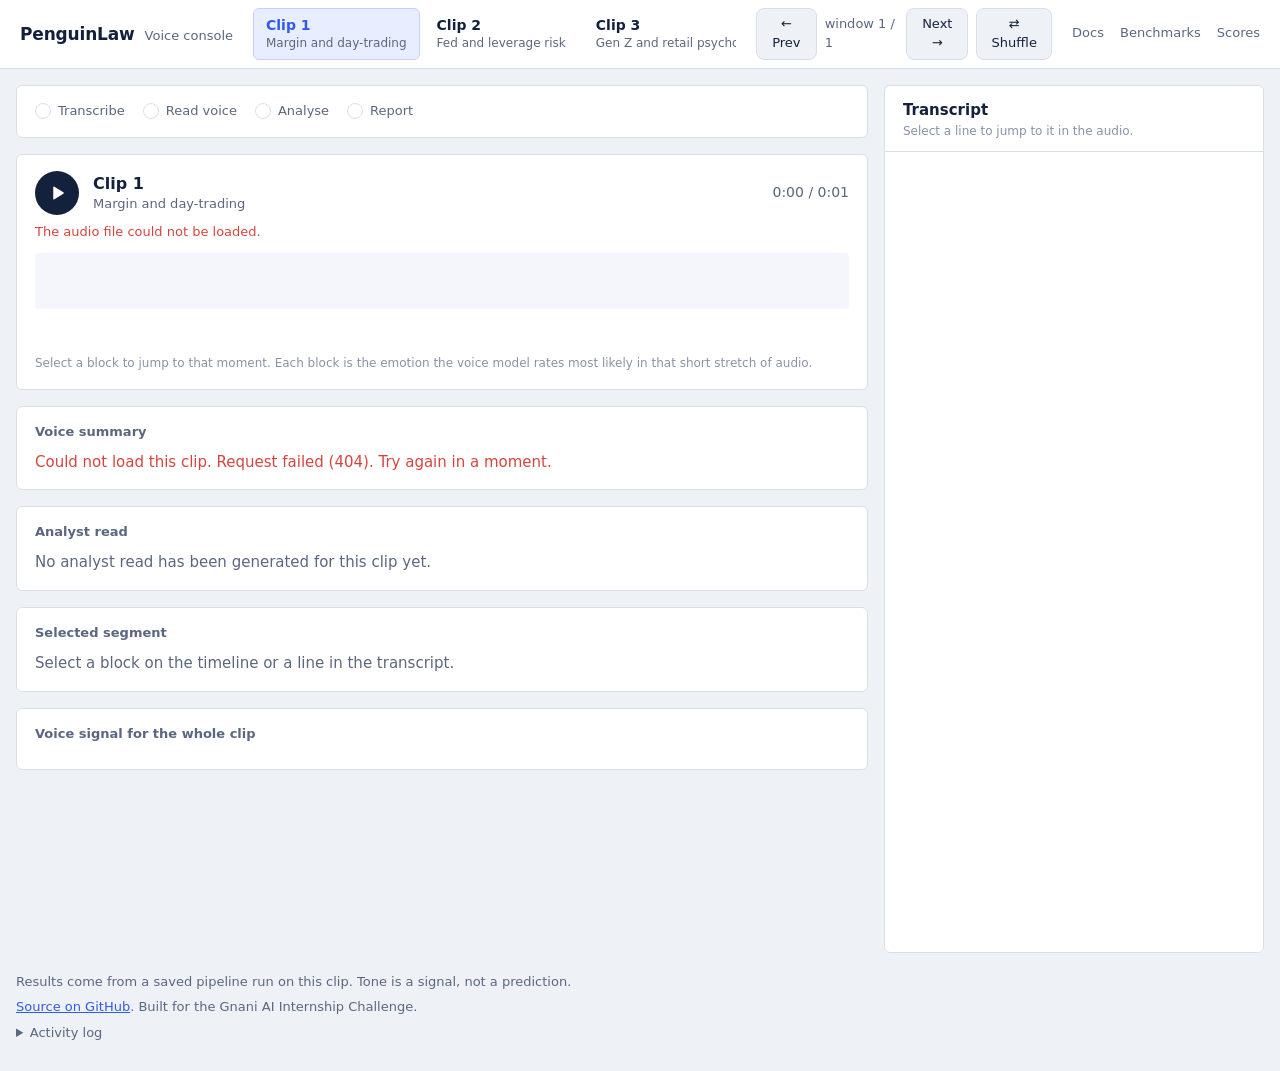
==== commit 25575080: "feat(web): drive transcript/emotion highlight from audio timeupdate (single clock) + click-to-seek" ====
--- a/static/index.html
+++ b/static/index.html
@@ -438,17 +438,14 @@
 $("playBtn").addEventListener("click", () => {
   if(audio.paused){ audio.play().catch(() => {}); } else { audio.pause(); }
 });
-audio.addEventListener("play", () => { setPlayIcon(); loop(); });
+audio.addEventListener("play", setPlayIcon);
 audio.addEventListener("pause", setPlayIcon);
 audio.addEventListener("ended", () => { setPlayIcon(); update(); });
 audio.addEventListener("seeked", update);
+audio.addEventListener("timeupdate", update);
 audio.addEventListener("loadedmetadata", update);
 audio.addEventListener("error", () => { $("audioNote").style.display = "block"; });
 
-function loop(){
-  update();
-  if(!audio.paused) raf = requestAnimationFrame(loop);
-}
 function segAt(t){
   for(let i = 0; i < segs.length; i++){
     if(t >= segs[i].start && t < segs[i].end) return i;
@@ -461,10 +458,21 @@
   const head = $("playhead");
   if(head) head.style.left = Math.min(100, (t / d) * 100) + "%";
   $("ptime").textContent = fmt(t) + " / " + fmt(audio.duration && isFinite(audio.duration) ? audio.duration : d);
-  if(!audio.paused){
-    const i = segAt(t);
-    if(i !== -1 && i !== selected) select(i, false);
-  }
+  const i = segAt(t);
+  if(i !== -1 && i !== selected) select(i, false);
+  updateWinHighlight(t);
+}
+
+/* Single clock: highlight the emotion window containing the current audio time. */
+function updateWinHighlight(t){
+  winButtons.forEach((b, k) => {
+    const w = wins[k];
+    const active = !!w && t >= w.start && t < w.end;
+    b.classList.toggle("active", active);
+    b.style.outline = active ? "2px solid #222" : "";
+    b.style.outlineOffset = active ? "-1px" : "";
+    b.style.zIndex = active ? "3" : "";
+  });
 }
 function seekTo(t){
   try{ audio.currentTime = t; }catch(e){}
@@ -814,6 +822,15 @@
   const first = segs.length ? segs[0].end - segs[0].start : 0;
   const even = segs.length > 2 && segs.every(s => Math.abs((s.end - s.start) - first) < 0.06);
   if(even) txt += " Segment times are evenly spaced estimates, not measured from the audio, so the highlight may drift from what you hear.";
+  const gt = data.ground_truth || null;
+  if(gt){
+    const counts = {};
+    wins.forEach(w => { const e = w.top; counts[e] = (counts[e]||0)+1; });
+    const pred = Object.keys(counts).sort((a,b)=>counts[b]-counts[a])[0] || "?";
+    txt += " · True label: " + gt + " — Predicted: " + pred + (pred === gt ? " (correct)" : " (wrong)");
+  } else {
+    txt += " · Voice labels are model output, unverified (no ground truth for this clip).";
+  }
   note.textContent = txt;
 }
 
